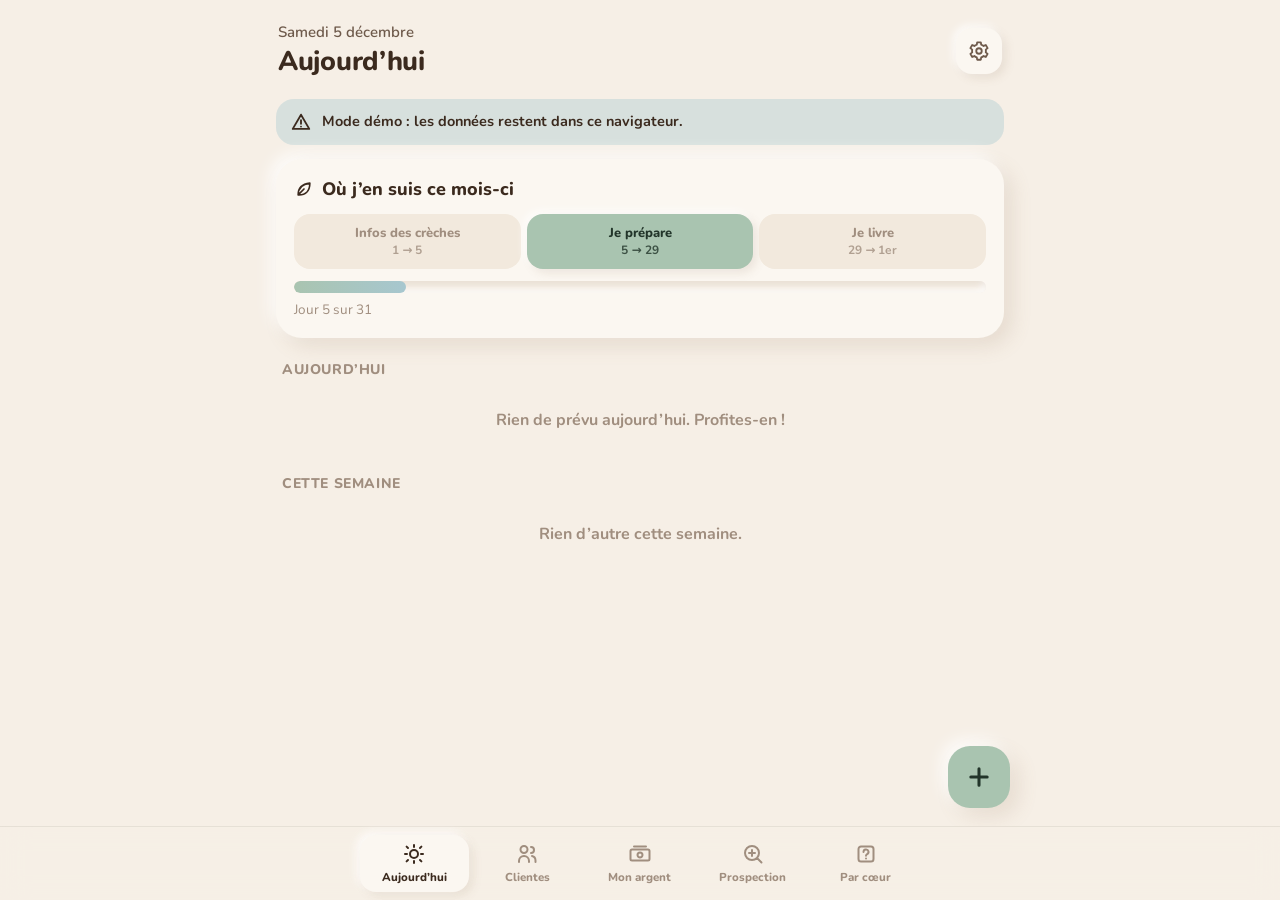
==== serelys/index.html @ 13bb761c "Serelys : appli privée de pilotage dans le dossier serelys/ Moteur de règles et tests, 5 écrans + ré" ====
<!DOCTYPE html>
<html lang="fr">
<head>
<meta charset="UTF-8" />
<meta name="viewport" content="width=device-width,initial-scale=1,viewport-fit=cover" />
<meta name="apple-mobile-web-app-capable" content="yes" />
<meta name="mobile-web-app-capable" content="yes" />
<meta name="apple-mobile-web-app-status-bar-style" content="default" />
<meta name="apple-mobile-web-app-title" content="Serelys" />
<meta name="theme-color" content="#F6EFE6" media="(prefers-color-scheme: light)" />
<meta name="theme-color" content="#26201B" media="(prefers-color-scheme: dark)" />
<meta name="robots" content="noindex,nofollow" />
<title>Serelys</title>
<link rel="manifest" href="manifest.webmanifest" />
<link rel="apple-touch-icon" href="icons/apple-touch-icon.png" />
<link rel="icon" type="image/png" href="icons/icon-192.png" />
<link rel="preconnect" href="https://fonts.googleapis.com" />
<link rel="preconnect" href="https://fonts.gstatic.com" crossorigin />
<link href="https://fonts.googleapis.com/css2?family=Nunito:wght@500;600;700;800&display=swap" rel="stylesheet" />
<link rel="stylesheet" href="css/style.css" />
<script src="vendor/supabase.js"></script>
</head>
<body>
<div id="app"></div>
<noscript>Serelys a besoin de JavaScript.</noscript>
<script type="module">
  import { start } from './js/app.js';
  start().catch((e) => {
    document.getElementById('app').innerHTML = '<div class="login"><div class="card"><b>Oups, l’appli n’a pas pu démarrer.</b><p class="small" style="margin-top:8px">' + (e && e.message ? e.message : e) + '</p><button class="btn block" style="margin-top:12px" onclick="location.reload()">Réessayer</button></div></div>';
  });
</script>
</body>
</html>
---- serelys/css/style.css ----
:root {
  --cream: #F6EFE6;
  --card: #FBF7F1;
  --card-2: #F2E9DD;
  --sage: #A9C4B0;
  --sage-d: #6F9579;
  --blue: #A7C7CF;
  --blue-d: #5E8F9B;
  --peach: #F2C9AE;
  --peach-soft: #FBE6D8;
  --rose: #EBC4C0;
  --rose-d: #B8746D;
  --ink: #3B2A1E;
  --ink-2: #6E5A4B;
  --ink-3: #A08E7F;
  --line: rgba(59, 42, 30, 0.08);
  --shadow: 8px 8px 20px rgba(150, 120, 90, 0.16), -6px -6px 16px rgba(255, 255, 255, 0.85);
  --shadow-sm: 4px 4px 10px rgba(150, 120, 90, 0.14), -3px -3px 8px rgba(255, 255, 255, 0.8);
  --inset: inset 3px 3px 7px rgba(150, 120, 90, 0.16), inset -3px -3px 7px rgba(255, 255, 255, 0.85);
  --r-lg: 26px;
  --r-md: 20px;
  --r-sm: 14px;
  --safe-b: env(safe-area-inset-bottom, 0px);
  --safe-t: env(safe-area-inset-top, 0px);
  color-scheme: light;
}
@media (prefers-color-scheme: dark) {
  :root {
    --cream: #26201B;
    --card: #2F2822;
    --card-2: #382F28;
    --sage: #7FA08A;
    --sage-d: #A9C4B0;
    --blue: #7FA3AC;
    --blue-d: #A7C7CF;
    --peach: #B88A6E;
    --peach-soft: #4A3529;
    --rose: #B98E89;
    --rose-d: #EBC4C0;
    --ink: #F3E8DC;
    --ink-2: #CDBDAE;
    --ink-3: #9A8A7C;
    --line: rgba(255, 240, 225, 0.08);
    --shadow: 8px 8px 18px rgba(0, 0, 0, 0.35), -5px -5px 14px rgba(255, 240, 225, 0.03);
    --shadow-sm: 4px 4px 10px rgba(0, 0, 0, 0.3), -3px -3px 8px rgba(255, 240, 225, 0.03);
    --inset: inset 3px 3px 7px rgba(0, 0, 0, 0.35), inset -2px -2px 6px rgba(255, 240, 225, 0.04);
    color-scheme: dark;
  }
}

* { box-sizing: border-box; margin: 0; padding: 0; -webkit-tap-highlight-color: transparent; }
html, body { height: 100%; }
body {
  font-family: 'Nunito', ui-rounded, system-ui, sans-serif;
  background: var(--cream);
  color: var(--ink);
  font-size: 16px;
  line-height: 1.4;
  -webkit-font-smoothing: antialiased;
  overscroll-behavior-y: none;
}
button, input, select, textarea { font: inherit; color: inherit; }
button { cursor: pointer; border: none; background: none; }
a { color: var(--blue-d); }

#app { min-height: 100%; }
.screen { padding: calc(16px + var(--safe-t)) 16px calc(110px + var(--safe-b)); max-width: 760px; margin: 0 auto; }
.topbar { display: flex; align-items: center; justify-content: space-between; gap: 12px; margin: 6px 2px 18px; }
.topbar h1 { font-size: 27px; font-weight: 800; letter-spacing: -0.3px; }
.topbar .sub { color: var(--ink-2); font-size: 15px; font-weight: 600; }
.topbar .sub::first-letter, .tl .d::first-letter { text-transform: uppercase; }
.icon-btn { width: 46px; height: 46px; border-radius: 16px; display: grid; place-items: center; background: var(--card); box-shadow: var(--shadow-sm); color: var(--ink-2); flex: none; }
.icon-btn:active { box-shadow: var(--inset); }

.card { background: var(--card); border-radius: var(--r-lg); box-shadow: var(--shadow); padding: 18px; margin-bottom: 18px; }
.card.flat { box-shadow: var(--shadow-sm); }
.card h2 { font-size: 18px; font-weight: 800; margin-bottom: 12px; display: flex; align-items: center; gap: 8px; }
.card h3 { font-size: 15px; font-weight: 800; color: var(--ink-2); margin: 14px 0 8px; }
.section-title { font-size: 14px; font-weight: 800; color: var(--ink-3); text-transform: uppercase; letter-spacing: 0.6px; margin: 22px 6px 10px; display: flex; justify-content: space-between; align-items: center; }
.muted { color: var(--ink-3); }
.small { font-size: 13.5px; }
.row { display: flex; align-items: center; gap: 10px; }
.row.wrap { flex-wrap: wrap; }
.spread { display: flex; align-items: center; justify-content: space-between; gap: 10px; }
.grow { flex: 1; min-width: 0; }
.stack > * + * { margin-top: 10px; }
.center { text-align: center; }
.hidden { display: none !important; }

/* Boutons */
.btn { min-height: 50px; padding: 0 20px; border-radius: 18px; background: var(--card); box-shadow: var(--shadow-sm); font-weight: 800; display: inline-flex; align-items: center; justify-content: center; gap: 8px; color: var(--ink); }
.btn:active { box-shadow: var(--inset); }
.btn.primary { background: var(--sage); color: #22352A; }
.btn.blue { background: var(--blue); color: #1F3A41; }
.btn.peach { background: var(--peach); color: #4A2A17; }
.btn.rose { background: var(--rose); color: #4A2320; }
.btn.ghost { box-shadow: none; background: transparent; color: var(--ink-2); }
.btn.block { width: 100%; }
.btn.small { min-height: 40px; padding: 0 14px; font-size: 14.5px; border-radius: 14px; }
.btn:disabled { opacity: 0.5; }
@media (prefers-color-scheme: dark) {
  .btn.primary, .btn.blue, .btn.peach, .btn.rose { color: #1d1712; }
}

/* Puces */
.chip { display: inline-flex; align-items: center; gap: 6px; padding: 4px 11px; border-radius: 999px; font-size: 13px; font-weight: 800; background: var(--card-2); color: var(--ink-2); white-space: nowrap; }
.chip.sage { background: color-mix(in srgb, var(--sage) 45%, transparent); color: var(--ink); }
.chip.blue { background: color-mix(in srgb, var(--blue) 45%, transparent); color: var(--ink); }
.chip.peach { background: color-mix(in srgb, var(--peach) 55%, transparent); color: var(--ink); }
.chip.rose { background: color-mix(in srgb, var(--rose) 55%, transparent); color: var(--ink); }
.dot { width: 12px; height: 12px; border-radius: 50%; flex: none; }

/* Tâches */
.task { display: flex; gap: 12px; align-items: flex-start; padding: 14px 14px 14px 12px; border-radius: var(--r-md); background: var(--card); box-shadow: var(--shadow-sm); margin-bottom: 12px; position: relative; overflow: hidden; }
.task::before { content: ''; position: absolute; left: 0; top: 0; bottom: 0; width: 6px; background: var(--c, transparent); }
.task.late { background: var(--peach-soft); }
.task.done .t-title { text-decoration: line-through; color: var(--ink-3); }
.check { width: 34px; height: 34px; border-radius: 12px; flex: none; display: grid; place-items: center; background: var(--cream); box-shadow: var(--inset); color: transparent; margin-top: 1px; }
.check.on { background: var(--sage); box-shadow: none; color: #22352A; }
.check.dis { opacity: 0.4; }
.t-body { flex: 1; min-width: 0; }
.t-client { font-size: 13px; font-weight: 800; color: var(--ink-2); display: flex; gap: 6px; align-items: center; margin-bottom: 2px; }
.t-title { font-weight: 700; font-size: 16px; word-wrap: break-word; }
.t-meta { display: flex; flex-wrap: wrap; gap: 6px; margin-top: 7px; }
.t-detail { margin-top: 12px; padding-top: 12px; border-top: 1px dashed var(--line); }
.t-detail ul { list-style: none; }
.t-detail li { padding: 2px 0; color: var(--ink-2); font-size: 14.5px; }
.item { display: flex; gap: 10px; align-items: center; padding: 8px 0; font-size: 15px; font-weight: 600; }
.item .check { width: 28px; height: 28px; border-radius: 10px; }
.warn { background: color-mix(in srgb, var(--rose) 40%, transparent); padding: 10px 12px; border-radius: 14px; font-weight: 700; font-size: 14.5px; margin: 8px 0; }
.info { background: color-mix(in srgb, var(--blue) 30%, transparent); padding: 10px 12px; border-radius: 14px; font-size: 14.5px; margin: 8px 0; }
.privacy { font-size: 12.5px; color: var(--ink-3); margin-top: 6px; display: flex; gap: 6px; align-items: center; }

/* Cycle du mois */
.cycle { display: flex; gap: 6px; margin-top: 6px; }
.cycle .ph { flex: 1; padding: 10px 8px; border-radius: 16px; background: var(--card-2); text-align: center; font-size: 13px; font-weight: 800; color: var(--ink-3); }
.cycle .ph.on { background: var(--sage); color: #22352A; box-shadow: var(--shadow-sm); }
.cycle .ph b { display: block; font-size: 12px; font-weight: 700; opacity: 0.8; }
.track { height: 12px; border-radius: 999px; background: var(--cream); box-shadow: var(--inset); overflow: hidden; margin-top: 12px; position: relative; }
.track > span { display: block; height: 100%; border-radius: 999px; background: linear-gradient(90deg, var(--sage), var(--blue)); }
@media (prefers-color-scheme: dark) { .cycle .ph.on { color: #1d1712; } }

/* Barre d'onglets */
.tabs { position: fixed; left: 0; right: 0; bottom: 0; padding: 8px 10px calc(8px + var(--safe-b)); background: color-mix(in srgb, var(--cream) 88%, transparent); backdrop-filter: blur(14px); -webkit-backdrop-filter: blur(14px); display: flex; justify-content: center; z-index: 20; border-top: 1px solid var(--line); }
.tabs-in { display: flex; gap: 4px; width: 100%; max-width: 560px; }
.tab { flex: 1; display: flex; flex-direction: column; align-items: center; gap: 3px; padding: 7px 2px; border-radius: 16px; font-size: 11.5px; font-weight: 800; color: var(--ink-3); }
.tab.on { color: var(--ink); background: var(--card); box-shadow: var(--shadow-sm); }
.tab svg { width: 24px; height: 24px; }

.fab { position: fixed; right: 18px; bottom: calc(92px + var(--safe-b)); width: 62px; height: 62px; border-radius: 22px; background: var(--sage); color: #22352A; box-shadow: var(--shadow); display: grid; place-items: center; z-index: 15; }
@media (min-width: 800px) { .fab { right: calc(50% - 370px); } }

/* Formulaires */
label.f { display: block; margin-bottom: 14px; }
label.f > span { display: block; font-size: 14px; font-weight: 800; color: var(--ink-2); margin: 0 4px 6px; }
.input, select.input, textarea.input { width: 100%; min-height: 50px; padding: 12px 14px; border-radius: 16px; border: none; background: var(--cream); box-shadow: var(--inset); font-size: 16px; outline: none; }
textarea.input { min-height: 96px; resize: vertical; }
.input:focus { box-shadow: var(--inset), 0 0 0 2px var(--blue); }
.seg { display: flex; gap: 6px; padding: 5px; border-radius: 18px; background: var(--cream); box-shadow: var(--inset); }
.seg button { flex: 1; min-height: 42px; border-radius: 14px; font-weight: 800; font-size: 14.5px; color: var(--ink-2); }
.seg button.on { background: var(--card); box-shadow: var(--shadow-sm); color: var(--ink); }
.switch { display: flex; align-items: center; justify-content: space-between; gap: 12px; padding: 10px 2px; font-weight: 700; }
.switch .sw { width: 54px; height: 32px; border-radius: 999px; background: var(--cream); box-shadow: var(--inset); position: relative; flex: none; }
.switch .sw::after { content: ''; position: absolute; top: 4px; left: 4px; width: 24px; height: 24px; border-radius: 50%; background: var(--card); box-shadow: var(--shadow-sm); transition: left 0.2s; }
.switch .sw.on { background: var(--sage); }
.switch .sw.on::after { left: 26px; }

/* Feuille modale */
.sheet-bg { position: fixed; inset: 0; background: rgba(40, 28, 20, 0.35); z-index: 40; display: flex; align-items: flex-end; justify-content: center; animation: fade 0.2s; }
.sheet { background: var(--cream); width: 100%; max-width: 640px; max-height: 92vh; overflow-y: auto; border-radius: 28px 28px 0 0; padding: 12px 18px calc(24px + var(--safe-b)); animation: up 0.25s; }
.sheet .grab { width: 44px; height: 5px; border-radius: 5px; background: var(--ink-3); opacity: 0.4; margin: 0 auto 14px; }
.sheet h2 { font-size: 21px; font-weight: 800; margin-bottom: 16px; }
@media (min-width: 700px) { .sheet-bg { align-items: center; } .sheet { border-radius: 28px; } }
@keyframes fade { from { opacity: 0; } }
@keyframes up { from { transform: translateY(40px); opacity: 0; } }

/* Clientes */
.client-card { display: block; width: 100%; text-align: left; }
.progress { height: 10px; border-radius: 999px; background: var(--cream); box-shadow: var(--inset); overflow: hidden; margin-top: 10px; }
.progress > span { display: block; height: 100%; background: var(--sage); border-radius: 999px; }
.price { font-size: 22px; font-weight: 800; }
.kv { display: flex; justify-content: space-between; gap: 10px; padding: 9px 0; border-bottom: 1px solid var(--line); font-size: 15px; }
.kv:last-child { border-bottom: none; }
.kv b { font-weight: 800; text-align: right; }
.timeline { position: relative; padding-left: 18px; }
.timeline::before { content: ''; position: absolute; left: 5px; top: 6px; bottom: 6px; width: 2px; background: var(--line); border-radius: 2px; }
.tl { position: relative; padding: 6px 0 10px; }
.tl::before { content: ''; position: absolute; left: -17px; top: 12px; width: 10px; height: 10px; border-radius: 50%; background: var(--c, var(--sage)); }
.tl .d { font-size: 13px; font-weight: 800; color: var(--ink-3); }

/* Argent */
.stats { display: grid; grid-template-columns: 1fr 1fr; gap: 14px; margin-bottom: 18px; }
.stat { background: var(--card); border-radius: var(--r-md); box-shadow: var(--shadow-sm); padding: 16px; }
.stat .v { font-size: 24px; font-weight: 800; margin-top: 4px; }
.stat .l { font-size: 13px; font-weight: 800; color: var(--ink-3); }
.ring-wrap { display: flex; align-items: center; gap: 18px; }
.bars { display: flex; align-items: flex-end; gap: 10px; height: 120px; padding-top: 10px; }
.bars .b { flex: 1; display: flex; flex-direction: column; align-items: center; gap: 6px; height: 100%; justify-content: flex-end; }
.bars .b span { width: 100%; max-width: 34px; border-radius: 12px 12px 8px 8px; background: var(--blue); min-height: 4px; }
.bars .b.cur span { background: var(--sage); }
.bars .b em { font-style: normal; font-size: 11.5px; font-weight: 800; color: var(--ink-3); }
.inv { display: flex; align-items: center; gap: 12px; padding: 12px 0; border-bottom: 1px solid var(--line); }
.inv:last-child { border-bottom: none; }

/* Cartes à retourner */
.flip { perspective: 1200px; margin-bottom: 16px; cursor: pointer; }
.flip-in { position: relative; transition: transform 0.55s cubic-bezier(.2,.7,.2,1); transform-style: preserve-3d; min-height: 190px; display: grid; }
.flip.on .flip-in { transform: rotateY(180deg); }
.face { grid-area: 1 / 1; backface-visibility: hidden; -webkit-backface-visibility: hidden; background: var(--card); border-radius: var(--r-lg); box-shadow: var(--shadow); padding: 22px 20px; display: flex; flex-direction: column; justify-content: center; }
.face.back { transform: rotateY(180deg); background: var(--card); }
.face .q { font-size: 19px; font-weight: 800; }
.face .a { font-size: 16.5px; font-weight: 700; }
.face .lab { font-size: 12.5px; font-weight: 800; text-transform: uppercase; letter-spacing: 0.6px; color: var(--ink-3); margin: 12px 0 4px; }
.face .lab:first-child { margin-top: 0; }
.star { color: #D9A441; }

.banner { border-radius: 18px; padding: 12px 14px; margin-bottom: 14px; font-weight: 700; font-size: 14.5px; display: flex; gap: 10px; align-items: flex-start; }
.banner.warn { background: color-mix(in srgb, var(--peach) 55%, transparent); }
.banner.info { background: color-mix(in srgb, var(--blue) 40%, transparent); }
.empty { text-align: center; color: var(--ink-3); padding: 20px 10px; font-weight: 700; }
.toast { position: fixed; left: 50%; transform: translateX(-50%); bottom: calc(100px + var(--safe-b)); background: var(--ink); color: var(--cream); padding: 12px 18px; border-radius: 16px; font-weight: 700; z-index: 60; box-shadow: var(--shadow); max-width: 90vw; text-align: center; animation: up 0.2s; }

.login { max-width: 420px; margin: 0 auto; padding: calc(40px + var(--safe-t)) 18px 40px; }
.logo { width: 84px; height: 84px; border-radius: 28px; margin: 0 auto 16px; display: block; box-shadow: var(--shadow); }
.qr { background: #fff; padding: 12px; border-radius: 18px; width: 220px; margin: 10px auto; display: block; }
details.more > summary { list-style: none; cursor: pointer; font-weight: 800; color: var(--ink-2); padding: 6px 0; }
details.more > summary::-webkit-details-marker { display: none; }
.steps { counter-reset: s; list-style: none; }
.steps li { counter-increment: s; position: relative; padding: 6px 0 8px 40px; }
.steps li::before { content: counter(s); position: absolute; left: 0; top: 4px; width: 28px; height: 28px; border-radius: 10px; background: var(--blue); display: grid; place-items: center; font-weight: 800; font-size: 14px; color: #1F3A41; }
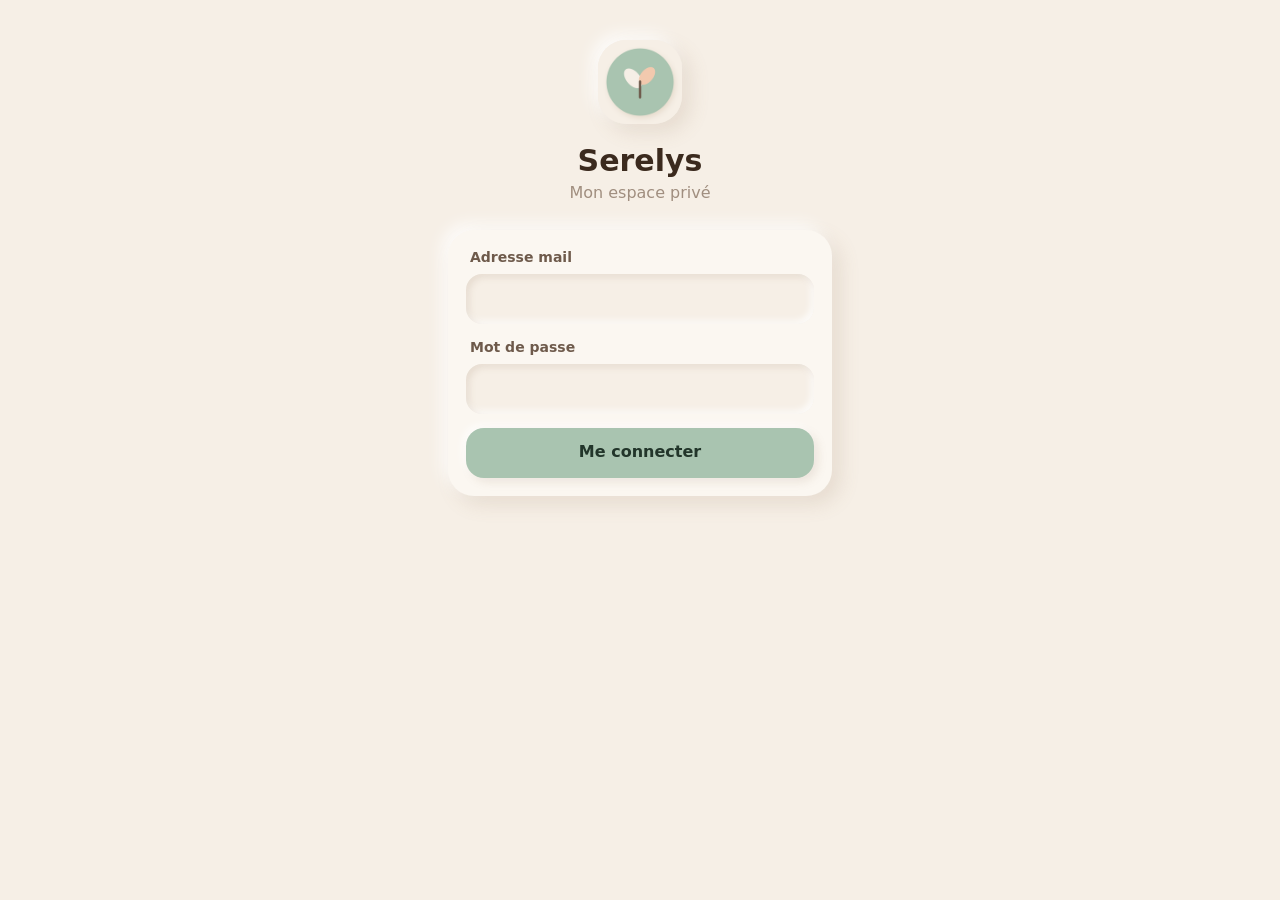
==== commit 0b3ef90f: "Serelys : sécurité renforcée (politique de contenu, plus de bouton d'inscription, droits GitHub en l" ====
--- a/serelys/index.html
+++ b/serelys/index.html
@@ -10,6 +10,8 @@
 <meta name="theme-color" content="#F6EFE6" media="(prefers-color-scheme: light)" />
 <meta name="theme-color" content="#26201B" media="(prefers-color-scheme: dark)" />
 <meta name="robots" content="noindex,nofollow" />
+<meta http-equiv="Content-Security-Policy" content="default-src 'self'; script-src 'self'; style-src 'self' 'unsafe-inline' https://fonts.googleapis.com; font-src https://fonts.gstatic.com; img-src 'self' data: blob:; connect-src 'self' https://hvmfcvjkzgsojijqdqtq.supabase.co wss://hvmfcvjkzgsojijqdqtq.supabase.co; manifest-src 'self'; worker-src 'self'; frame-src 'none'; object-src 'none'; base-uri 'self'; form-action 'none'" />
+<meta name="referrer" content="no-referrer" />
 <title>Serelys</title>
 <link rel="manifest" href="manifest.webmanifest" />
 <link rel="apple-touch-icon" href="icons/apple-touch-icon.png" />
@@ -23,11 +25,6 @@
 <body>
 <div id="app"></div>
 <noscript>Serelys a besoin de JavaScript.</noscript>
-<script type="module">
-  import { start } from './js/app.js';
-  start().catch((e) => {
-    document.getElementById('app').innerHTML = '<div class="login"><div class="card"><b>Oups, l’appli n’a pas pu démarrer.</b><p class="small" style="margin-top:8px">' + (e && e.message ? e.message : e) + '</p><button class="btn block" style="margin-top:12px" onclick="location.reload()">Réessayer</button></div></div>';
-  });
-</script>
+<script type="module" src="js/main.js"></script>
 </body>
 </html>
